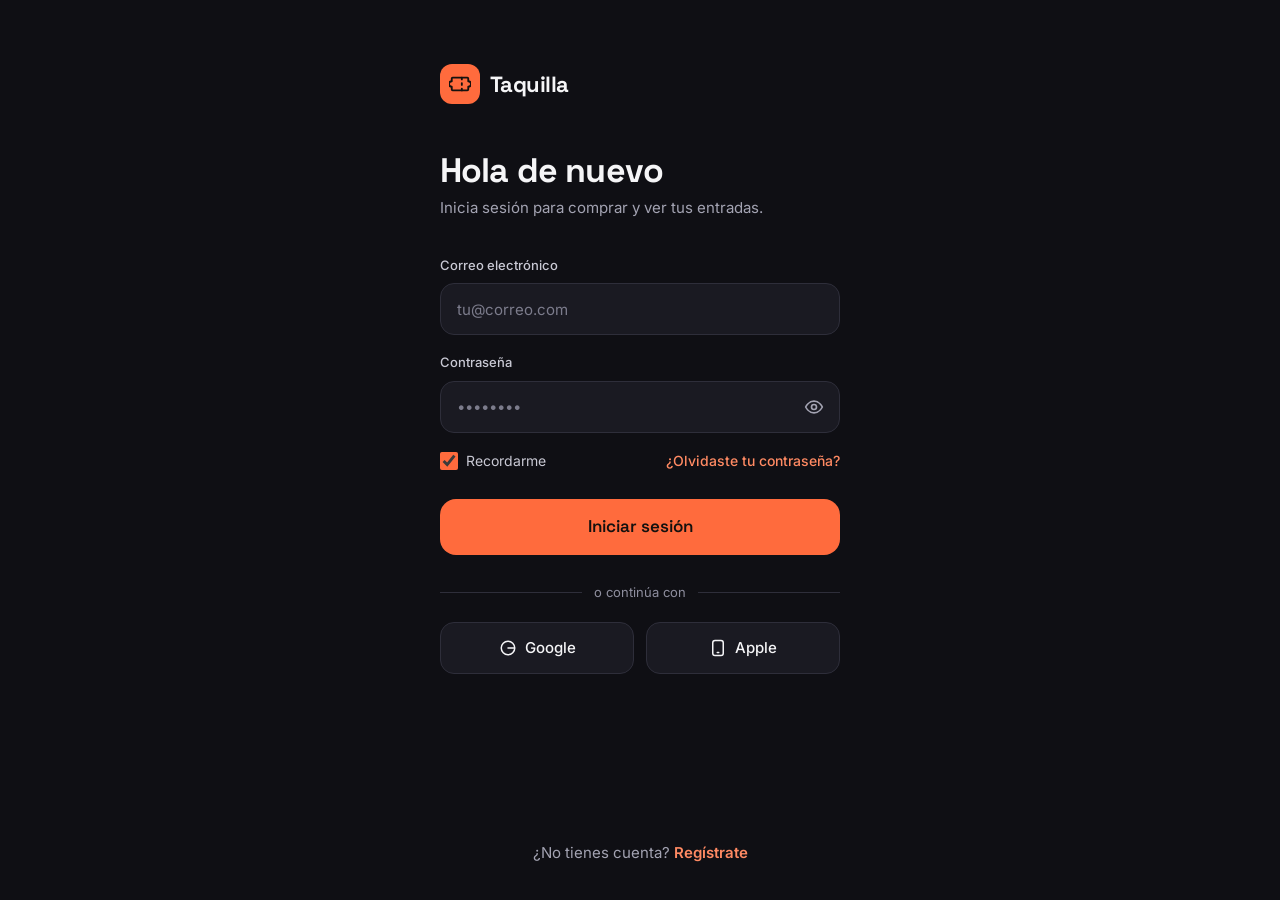
==== index.html @ 78574782 "Create index.html" ====
<!DOCTYPE html>
<html lang="es">
<head>
  <meta charset="UTF-8">
  <meta http-equiv="refresh" content="0; url=login.html">
  <title>Taquilla E-commerce</title>
</head>
<body>
  <p>Redirigiendo... <a href="listado_eventos.html">Haz clic aquí</a> si no ocurre automáticamente.</p>
</body>
</html>
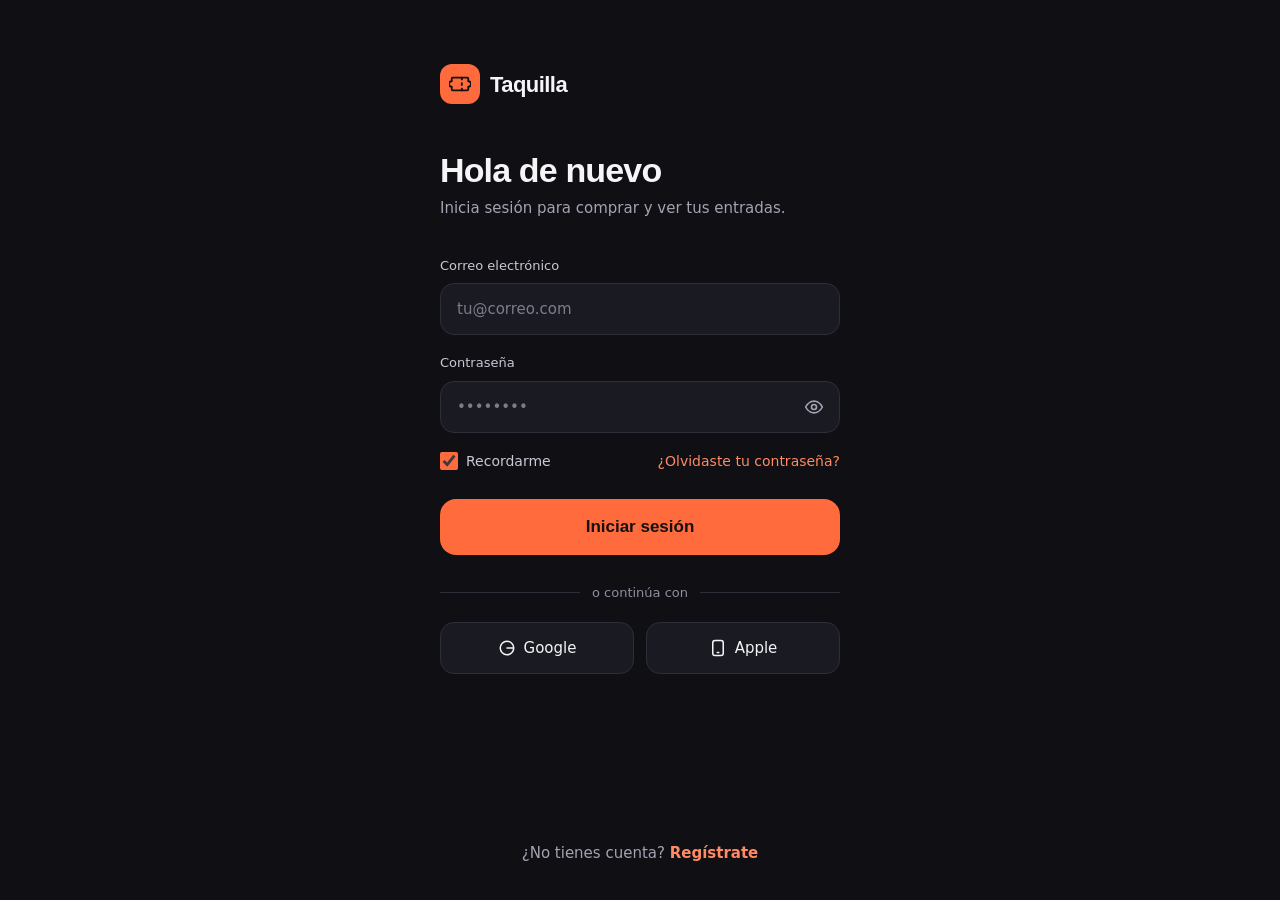
==== commit cc5f1e87: "Update index.html" ====
--- a/index.html
+++ b/index.html
@@ -6,6 +6,6 @@
   <title>Taquilla E-commerce</title>
 </head>
 <body>
-  <p>Redirigiendo... <a href="listado_eventos.html">Haz clic aquí</a> si no ocurre automáticamente.</p>
+  <p>Redirigiendo... <a href="pasarela.html">Haz clic aquí</a> si no ocurre automáticamente.</p>
 </body>
 </html>
